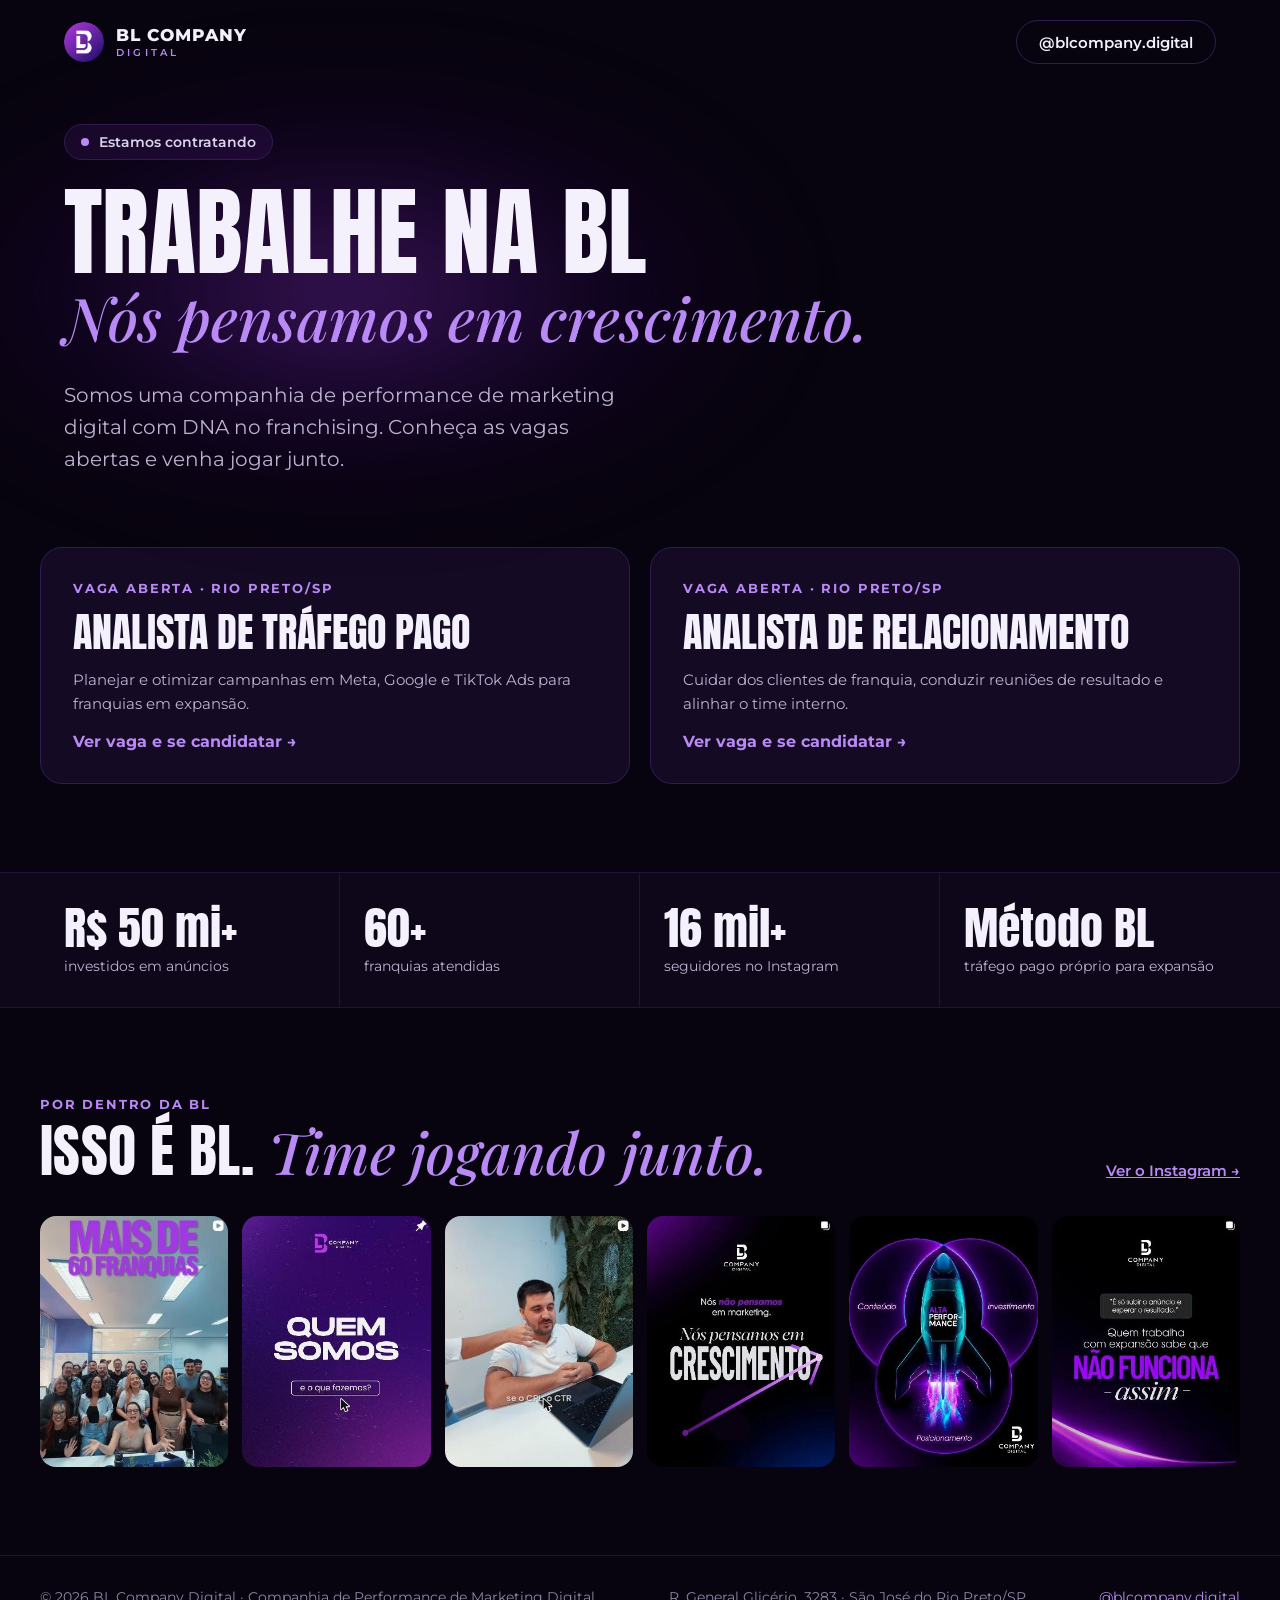
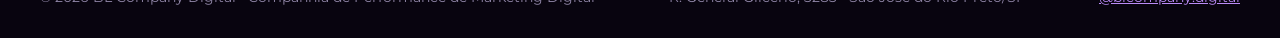
==== index.html @ c226d332 "Add files via upload" ====
<!doctype html>
<html lang="pt-BR">
<head>
<meta charset="utf-8">
<meta name="viewport" content="width=device-width, initial-scale=1">
<title>Vagas | BL Company</title>
<meta name="description" content="Trabalhe na BL Company, companhia de performance de marketing digital com DNA no franchising.">

<meta property="og:title" content="Vagas | BL Company">
<meta property="og:description" content="Trabalhe na BL Company, companhia de performance de marketing digital com DNA no franchising.">
<meta property="og:image" content="/img/quem-somos.jpg">
<meta name="theme-color" content="#08040F">
<link rel="icon" href="/favicon.ico" sizes="any">
<link rel="apple-touch-icon" href="/apple-touch-icon.png">
<link rel="preconnect" href="https://fonts.googleapis.com">
<link rel="preconnect" href="https://fonts.gstatic.com" crossorigin>
<link href="https://fonts.googleapis.com/css2?family=Anton&family=Montserrat:wght@400;500;600;700;800&family=Playfair+Display:ital,wght@1,500&display=swap" rel="stylesheet">
<link rel="stylesheet" href="/assets/style.css">
</head>
<body>

<header class="site-header wrap">
  <a class="brand" href="/" aria-label="BL Company — vagas"><img src="/img/bl-avatar.png" alt="" width="40" height="40"><span><b>BL COMPANY</b><small>DIGITAL</small></span></a>
  <a class="btn btn-ghost" href="https://www.instagram.com/blcompany.digital/" target="_blank" rel="noopener">@blcompany.digital</a>
</header>

<main>
<section class="hero wrap" style="padding-bottom:72px">
  <div class="glow" aria-hidden="true"></div>
  <div class="hero-text">
    <div class="pills"><div class="pill"><i></i>Estamos contratando</div></div>
    <h1 class="display">Trabalhe na BL<span class="serif">Nós pensamos em crescimento.</span></h1>
    <p class="lead">Somos uma companhia de performance de marketing digital com DNA no franchising. Conheça as vagas abertas e venha jogar junto.</p>
  </div>
</section>
<section class="block" style="border-top:0;padding-top:0">
  <div class="wrap">
    <div class="jobs">
      <a class="job" href="/trafego-pago">
        <span class="eyebrow">Vaga aberta · Rio Preto/SP</span>
        <h2>Analista de Tráfego Pago</h2>
        <p>Planejar e otimizar campanhas em Meta, Google e TikTok Ads para franquias em expansão.</p>
        <span class="go">Ver vaga e se candidatar →</span>
      </a>
      <a class="job" href="/relacionamento">
        <span class="eyebrow">Vaga aberta · Rio Preto/SP</span>
        <h2>Analista de Relacionamento</h2>
        <p>Cuidar dos clientes de franquia, conduzir reuniões de resultado e alinhar o time interno.</p>
        <span class="go">Ver vaga e se candidatar →</span>
      </a>
    </div>
  </div>
</section>
<section class="stats" aria-label="A BL em números">
  <div class="wrap">
    <div class="stat"><b>R$ 50 mi+</b><span>investidos em anúncios</span></div>
    <div class="stat"><b>60+</b><span>franquias atendidas</span></div>
    <div class="stat"><b>16 mil+</b><span>seguidores no Instagram</span></div>
    <div class="stat"><b>Método BL</b><span>tráfego pago próprio para expansão</span></div>
  </div>
</section>

<section class="block">
  <div class="wrap block-inner">
    <div class="block-head">
      <div><span class="eyebrow">Por dentro da BL</span><h2 class="display">Isso é BL. <span class="serif">Time jogando junto.</span></h2></div>
      <a href="https://www.instagram.com/blcompany.digital/" target="_blank" rel="noopener" style="font-weight:600;font-size:15px">Ver o Instagram →</a>
    </div>
    <div class="gallery">
      <a class="card" href="https://www.instagram.com/blcompany.digital/reel/DIT8SNtOM70/" target="_blank" rel="noopener"><img src="/img/time-60-franquias.jpg" alt="Time da BL Company: mais de 60 franquias" loading="lazy" width="330" height="441"></a>
      <a class="card" href="https://www.instagram.com/blcompany.digital/p/DK-CCdJuioU/" target="_blank" rel="noopener"><img src="/img/quem-somos.jpg" alt="Quem somos e o que fazemos" loading="lazy" width="330" height="441"></a>
      <a class="card" href="https://www.instagram.com/blcompany.digital/reel/DexNwJxT2Ug/" target="_blank" rel="noopener"><img src="/img/reel-cpl-ctr.jpg" alt="Bastidores: análise de CPL e CTR" loading="lazy" width="330" height="441"></a>
      <a class="card" href="https://www.instagram.com/blcompany.digital/p/Ddl8QQ5u9r5/" target="_blank" rel="noopener"><img src="/img/crescimento.jpg" alt="Nós não pensamos em marketing, pensamos em crescimento" loading="lazy" width="330" height="441"></a>
      <a class="card" href="https://www.instagram.com/blcompany.digital/reel/DdthFNeBQx0/" target="_blank" rel="noopener"><img src="/img/alta-performance.jpg" alt="Alta performance: conteúdo, investimento e posicionamento" loading="lazy" width="330" height="441"></a>
      <a class="card" href="https://www.instagram.com/blcompany.digital/p/Dcwhl-9FAKM/" target="_blank" rel="noopener"><img src="/img/nao-funciona.jpg" alt="Quem trabalha com expansão sabe que não funciona assim" loading="lazy" width="330" height="441"></a>
    </div>
  </div>
</section>

</main>

<footer class="site-footer">
  <div class="wrap">
    <span>© 2026 BL Company Digital · Companhia de Performance de Marketing Digital</span>
    <span>R. General Glicério, 3283 · São José do Rio Preto/SP</span>
    <a href="https://www.instagram.com/blcompany.digital/" target="_blank" rel="noopener">@blcompany.digital</a>
  </div>
</footer>

</body>
</html>
---- assets/style.css ----
:root{
  --bg:#08040F;--bg-2:#0E0719;--surface:#140A24;--surface-2:#1B0F30;
  --line:#21143A;--border:#2F1D52;
  --brand:#7328AF;--brand-hi:#8A36CF;--deep:#300060;
  --accent:#B98AF5;--lavender:#9B7FD6;
  --text:#F5F1FC;--muted:#BDB3D1;--faint:#8F85A6;
}
*{box-sizing:border-box}
html{scroll-behavior:smooth}
body{margin:0;background:var(--bg);color:var(--text);font-family:Montserrat,system-ui,sans-serif;overflow-x:hidden;-webkit-font-smoothing:antialiased}
a{color:var(--accent)}a:hover{color:#D3B6FF}
img{display:block;max-width:100%}
.wrap{max-width:1200px;margin:0 auto;width:100%}

/* brand */
.brand{display:inline-flex;align-items:center;gap:12px;color:var(--text);text-decoration:none}
.brand img{width:40px;height:40px;border-radius:50%}
.brand span{display:flex;flex-direction:column;line-height:1}
.brand b{font-weight:800;font-size:17px;letter-spacing:.06em}
.brand small{font-size:10px;font-weight:600;letter-spacing:.32em;color:var(--accent);margin-top:4px}

/* type */
.display{font-family:Anton,"Arial Narrow",sans-serif;font-stretch:condensed;overflow-wrap:break-word;font-weight:400;text-transform:uppercase;margin:0;letter-spacing:.005em}
.serif{font-family:"Playfair Display",Georgia,serif;font-style:italic;font-weight:500;text-transform:none;letter-spacing:0}
.eyebrow{font-size:13px;font-weight:700;letter-spacing:.14em;text-transform:uppercase;color:var(--accent)}
.lead{margin:0;font-size:clamp(17px,1.6vw,20px);line-height:1.6;color:var(--muted);max-width:580px}
h2.display{font-size:clamp(36px,4.5vw,58px);line-height:1}
h2 .serif{color:var(--accent)}

/* buttons */
.btn{display:inline-flex;align-items:center;justify-content:center;gap:10px;min-height:54px;padding:0 30px;border-radius:999px;font-weight:700;font-size:16px;text-decoration:none;border:0;cursor:pointer;font-family:inherit}
.btn-primary{background:var(--brand);color:#fff}.btn-primary:hover{background:var(--brand-hi);color:#fff}
.btn-primary:disabled{opacity:.6;cursor:progress}
.btn-ghost{border:1px solid var(--border);color:var(--text);font-weight:600;background:none}.btn-ghost:hover{background:var(--surface);color:var(--text)}

/* header */
.site-header{padding:20px 24px;display:flex;flex-wrap:wrap;gap:16px;align-items:center;justify-content:space-between}
.site-header .btn{min-height:44px;padding:0 22px;font-size:15px}

/* hero */
.hero{position:relative;padding:40px 24px 96px;display:flex;flex-wrap:wrap;gap:56px;align-items:center}
.glow{position:absolute;pointer-events:none;filter:blur(40px)}
.hero .glow{left:-12%;top:-5%;width:75%;height:100%;background:radial-gradient(closest-side,rgba(115,40,175,.45),rgba(48,0,96,.18) 60%,transparent)}
.hero-text{position:relative;flex:999 1 480px;min-width:0;display:flex;flex-direction:column;gap:26px}
.pills{display:flex;flex-wrap:wrap;gap:10px}
.pill{display:inline-flex;align-items:center;gap:10px;padding:8px 16px;border-radius:999px;border:1px solid var(--border);background:rgba(115,40,175,.14);font-size:14px;font-weight:600;color:#DCD3EC}
.pill i{width:8px;height:8px;border-radius:50%;background:var(--accent)}
.hero h1{font-size:clamp(40px,7.6vw,112px);line-height:.95;overflow-wrap:break-word;hyphens:auto}
.hero h1 .serif{display:block;font-size:.62em;line-height:1.15;color:var(--accent);margin-top:.08em}
.actions{display:flex;flex-wrap:wrap;gap:12px}
.hero-art{position:relative;flex:1 1 300px;max-width:400px;margin:0 auto}
.hero-art img{width:100%;aspect-ratio:3/4;object-fit:cover;border-radius:22px;border:1px solid var(--border);box-shadow:0 30px 90px rgba(115,40,175,.45)}
.hero-art .tag{position:absolute;left:-18px;bottom:28px;background:var(--bg-2);border:1px solid var(--border);border-radius:16px;padding:14px 18px;display:flex;flex-direction:column;gap:2px;box-shadow:0 12px 40px rgba(0,0,0,.5)}
.hero-art .tag b{font-family:Anton,sans-serif;font-weight:400;font-size:30px;line-height:1;color:var(--accent)}
.hero-art .tag span{font-size:13px;color:var(--muted)}

/* stats */
.stats{border-top:1px solid var(--line);border-bottom:1px solid var(--line);background:var(--bg-2)}
.stats .wrap{display:grid;grid-template-columns:repeat(auto-fit,minmax(200px,1fr))}
.stat{padding:32px 24px;display:flex;flex-direction:column;gap:6px;border-right:1px solid var(--line)}
.stat:last-child{border-right:0}
.stat b{font-family:Anton,sans-serif;font-weight:400;font-size:clamp(34px,4vw,46px);line-height:1}
.stat span{font-size:14px;color:var(--muted)}

/* blocks */
section.block{border-top:1px solid var(--line);padding:88px 24px}
.stats + section.block{border-top:0}
.block-inner{display:flex;flex-direction:column;gap:36px}
.block-head{display:flex;flex-wrap:wrap;gap:16px;justify-content:space-between;align-items:flex-end}
.block-head>div{display:flex;flex-direction:column;gap:10px}

.split{display:flex;flex-wrap:wrap;gap:24px}
.list-card{flex:1 1 340px;background:var(--surface);border:1px solid var(--border);border-radius:20px;padding:32px;display:flex;flex-direction:column;gap:18px}
.list-card h3{margin:0;font-size:20px;font-weight:700}
.list-card ul{margin:0;padding:0;list-style:none;display:flex;flex-direction:column;gap:14px}
.list-card li{display:flex;gap:12px;font-size:15px;line-height:1.55;color:var(--muted)}
.list-card li svg{flex:0 0 20px;margin-top:2px}
.list-card li strong{color:var(--text);font-weight:600}
.list-card.alt{background:linear-gradient(160deg,#2A0F4D,#140A24 70%)}

.perks{display:grid;grid-template-columns:repeat(auto-fit,minmax(240px,1fr));gap:16px}
.perk{background:var(--surface);border:1px solid #26173F;border-radius:18px;padding:26px;display:flex;flex-direction:column;gap:10px}
.perk b{font-family:Anton,sans-serif;font-weight:400;font-size:34px;line-height:1;color:var(--accent)}
.perk h3,.step h3{margin:0;font-size:18px;font-weight:700}
.perk p,.step p{margin:0;font-size:15px;line-height:1.6;color:var(--muted)}

.gallery{display:grid;grid-template-columns:repeat(auto-fill,minmax(170px,1fr));gap:14px}
.card{position:relative;display:block;overflow:hidden;border-radius:16px;aspect-ratio:3/4;background:var(--surface)}
.card img{width:100%;height:100%;object-fit:cover;transition:transform .5s ease}
.card:hover img{transform:scale(1.04)}

.steps{display:grid;grid-template-columns:repeat(auto-fit,minmax(220px,1fr));gap:24px}
.step{border-top:3px solid var(--brand);padding-top:20px;display:flex;flex-direction:column;gap:8px}
.step span{font-size:13px;font-weight:700;letter-spacing:.12em;text-transform:uppercase;color:var(--accent)}

/* form */
#form{position:relative;padding-bottom:112px}
#form .glow{right:0;top:10%;width:60%;height:70%;background:radial-gradient(closest-side,rgba(115,40,175,.32),transparent);filter:blur(50px)}
.form-layout{position:relative;display:flex;flex-wrap:wrap;gap:56px}
.form-intro{flex:1 1 320px;display:flex;flex-direction:column;gap:20px}
.form-intro h2{font-size:clamp(44px,6vw,80px);line-height:.95}
.form-intro h2 .serif{display:block;font-size:.7em;margin-top:.1em}
.form-box{flex:999 1 520px;min-width:0;background:var(--bg-2);border:1px solid var(--border);border-radius:22px;padding:clamp(24px,4vw,40px)}
form{display:grid;grid-template-columns:repeat(auto-fit,minmax(220px,1fr));gap:20px}
.field{display:flex;flex-direction:column;gap:8px}
.full{grid-column:1/-1}
label,legend{font-size:14px;font-weight:600;color:#DCD3EC}
input,select,textarea{font:inherit;color:var(--text);background:#110920;border:1px solid #33215A;border-radius:12px;padding:14px 16px;width:100%;min-height:48px}
input::placeholder,textarea::placeholder{color:var(--faint)}
input:focus,select:focus,textarea:focus{outline:2px solid var(--brand-hi);outline-offset:1px;border-color:var(--brand-hi)}
select option{background:#110920}
textarea{resize:vertical}
fieldset{border:0;padding:0;margin:0}
legend{margin-bottom:10px}
.chips{display:flex;flex-wrap:wrap;gap:10px}
.chip{display:inline-flex;align-items:center;gap:8px;min-height:44px;padding:0 16px;border-radius:999px;background:var(--surface-2);border:1px solid var(--border);cursor:pointer;font-weight:500;color:var(--text)}
.chip input{width:18px;height:18px;min-height:0;padding:0;accent-color:var(--brand-hi)}
.error{margin:0;padding:12px 16px;border-radius:12px;background:#2D0F35;color:#F3BEFF;font-size:14px}
.note{margin:0;font-size:13px;color:var(--faint);line-height:1.5}
[hidden]{display:none!important}

/* thank you */
.ty{position:relative;flex:1;display:flex;align-items:center;padding:40px 24px 88px}
.ty .glow{left:50%;top:40%;width:min(900px,120vw);height:600px;transform:translate(-50%,-50%);background:radial-gradient(closest-side,rgba(115,40,175,.4),rgba(48,0,96,.14) 60%,transparent)}
.ty-content{position:relative;max-width:780px;margin:0 auto;display:flex;flex-direction:column;align-items:center;text-align:center;gap:24px}
.check{width:88px;height:88px;border-radius:50%;background:rgba(115,40,175,.2);border:1px solid var(--border);display:flex;align-items:center;justify-content:center}
.ty h1{font-size:clamp(48px,8vw,104px);line-height:.95}
.ty h1 .serif{display:block;font-size:.6em;color:var(--accent);margin-top:.1em}
.ty .steps{width:100%;margin-top:16px;text-align:left;gap:14px}
.ty .step{background:var(--surface);border:1px solid #26173F;border-top:3px solid var(--brand);border-radius:16px;padding:22px}
.ty .actions{justify-content:center;margin-top:12px}
.page{min-height:100vh;display:flex;flex-direction:column}

/* jobs index */
.jobs{display:grid;grid-template-columns:repeat(auto-fit,minmax(300px,1fr));gap:20px}
.job{display:flex;flex-direction:column;gap:16px;background:var(--surface);border:1px solid var(--border);border-radius:22px;padding:32px;text-decoration:none;color:var(--text);transition:border-color .2s,transform .2s}
.job:hover{border-color:var(--brand-hi);transform:translateY(-2px);color:var(--text)}
.job h2{font-family:Anton,sans-serif;font-weight:400;text-transform:uppercase;font-size:clamp(30px,3.4vw,40px);line-height:1;margin:0}
.job p{margin:0;font-size:15px;line-height:1.6;color:var(--muted)}
.job .go{margin-top:auto;font-weight:700;color:var(--accent)}

footer.site-footer{border-top:1px solid var(--line);padding:32px 24px}
footer.site-footer .wrap{display:flex;flex-wrap:wrap;gap:16px;justify-content:space-between;align-items:center;font-size:14px;color:var(--faint)}

@media (max-width:640px){
  .hero-art .tag{left:12px}
  .stat{border-right:0;border-bottom:1px solid var(--line)}
}
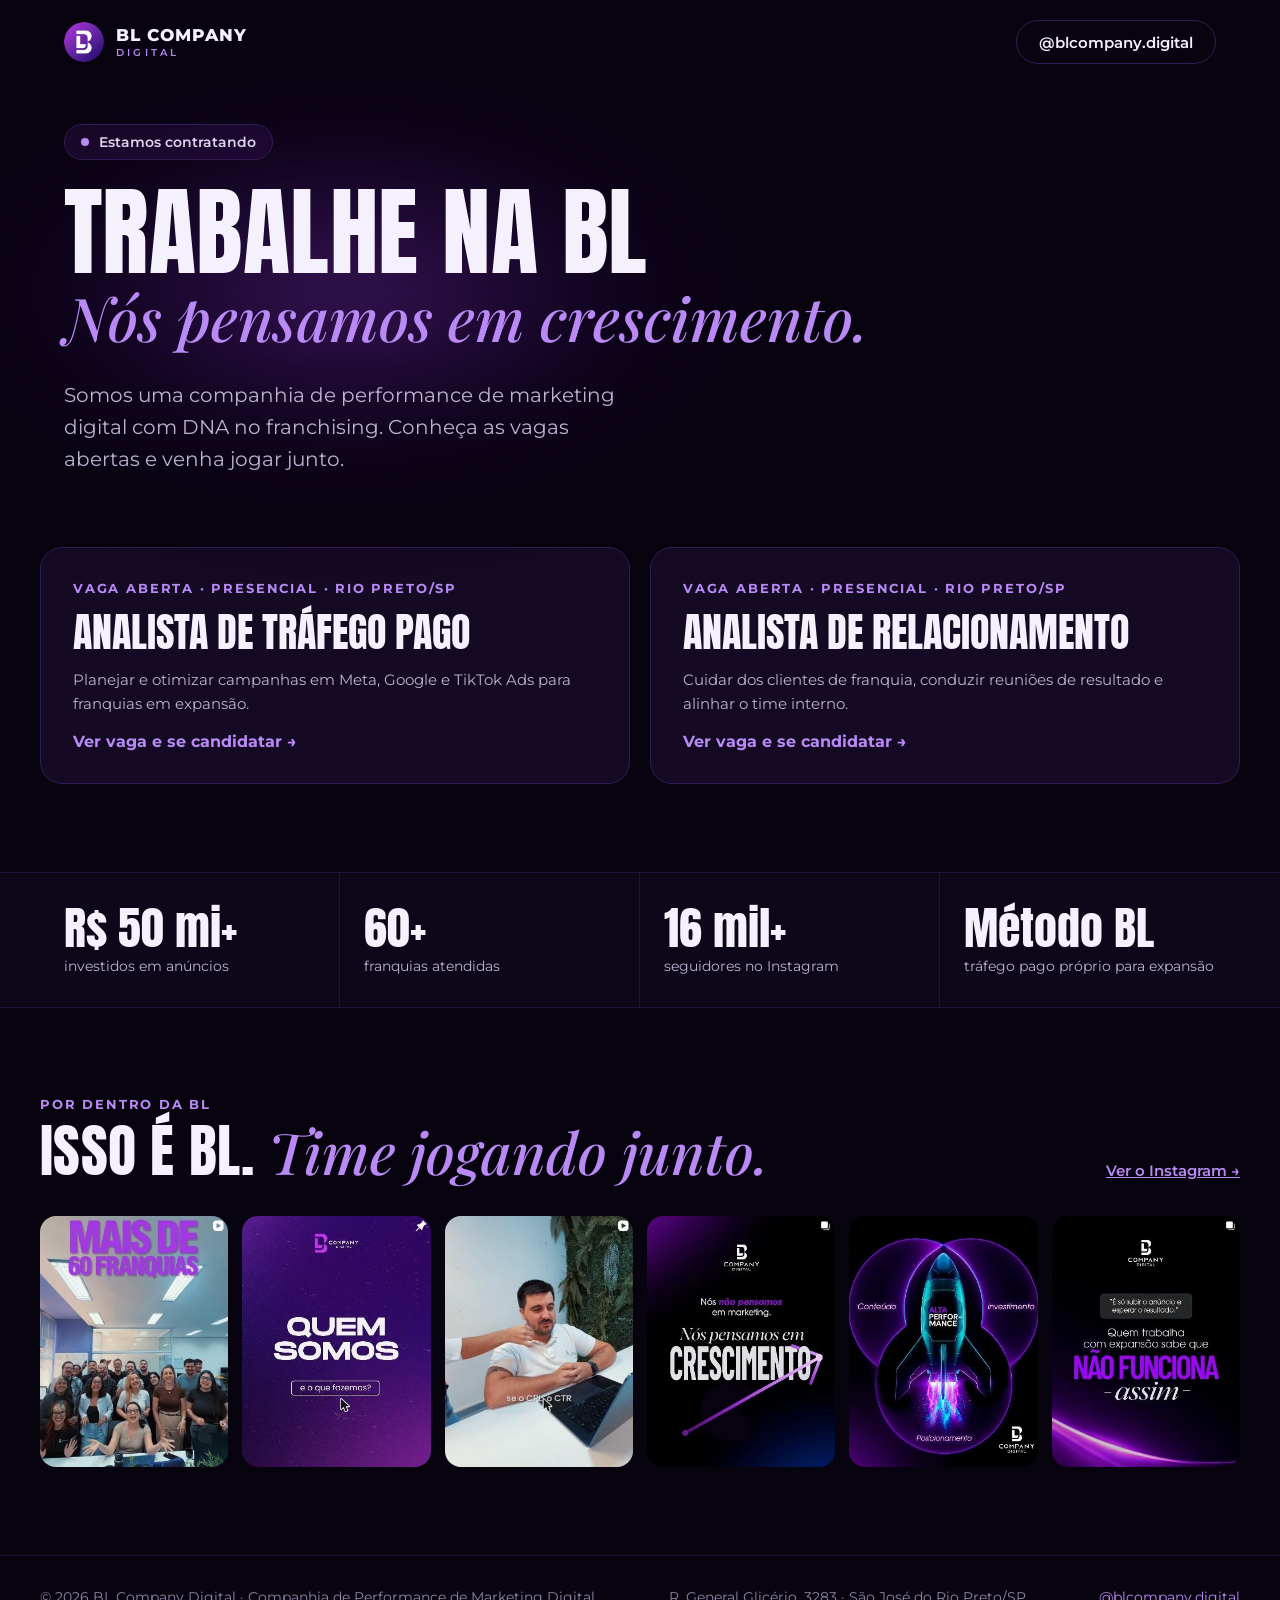
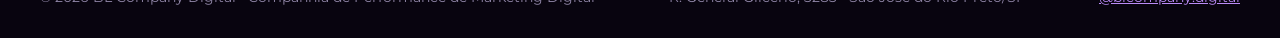
==== commit 7125d2ad: "Update index.html" ====
--- a/index.html
+++ b/index.html
@@ -37,13 +37,13 @@
   <div class="wrap">
     <div class="jobs">
       <a class="job" href="/trafego-pago">
-        <span class="eyebrow">Vaga aberta · Rio Preto/SP</span>
+        <span class="eyebrow">Vaga aberta · Presencial · Rio Preto/SP</span>
         <h2>Analista de Tráfego Pago</h2>
         <p>Planejar e otimizar campanhas em Meta, Google e TikTok Ads para franquias em expansão.</p>
         <span class="go">Ver vaga e se candidatar →</span>
       </a>
       <a class="job" href="/relacionamento">
-        <span class="eyebrow">Vaga aberta · Rio Preto/SP</span>
+        <span class="eyebrow">Vaga aberta · Presencial · Rio Preto/SP</span>
         <h2>Analista de Relacionamento</h2>
         <p>Cuidar dos clientes de franquia, conduzir reuniões de resultado e alinhar o time interno.</p>
         <span class="go">Ver vaga e se candidatar →</span>
--- a/assets/style.css
+++ b/assets/style.css
@@ -146,3 +146,14 @@
   .hero-art .tag{left:12px}
   .stat{border-right:0;border-bottom:1px solid var(--line)}
 }
+
+/* upload de currículo */
+.upload{position:relative;display:flex;align-items:center;gap:16px;min-height:76px;padding:16px 20px;border:1.5px dashed #4A3378;border-radius:14px;background:#110920;cursor:pointer;transition:border-color .2s,background .2s;font-weight:400}
+.upload:hover{border-color:var(--brand-hi);background:#160C2A}
+.upload:focus-within{outline:2px solid var(--brand-hi);outline-offset:1px}
+.upload input{position:absolute;inset:0;width:100%;height:100%;opacity:0;cursor:pointer;min-height:0;padding:0}
+.upload svg{flex:0 0 28px}
+.upload-text{display:flex;flex-direction:column;gap:4px;min-width:0}
+.upload-text strong{font-size:15px;font-weight:600;color:var(--text);overflow-wrap:anywhere}
+.upload-text small{font-size:13px;color:var(--faint)}
+.upload.has-file{border-style:solid;border-color:var(--brand-hi);background:rgba(115,40,175,.14)}
